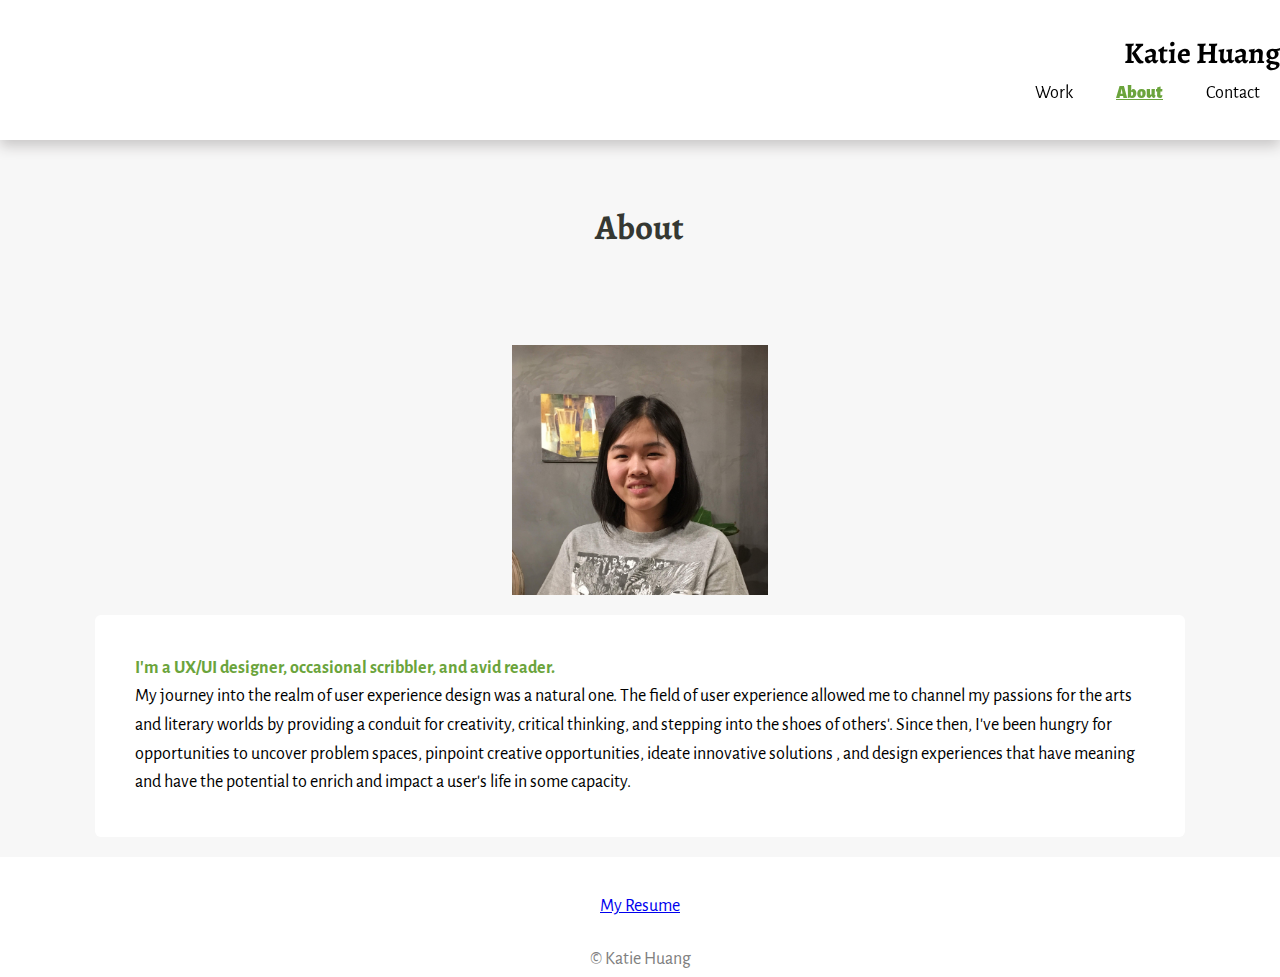
==== about.html @ 773d65ff "Add files via upload" ====
<!DOCTYPE html>
<html lang="en">
  <head>
    <meta charset="utf-8">
    <meta name="viewport" content="width=device-width, initial-scale=1.0">
    <link rel="stylesheet" type="text/css" href="css/html5reset.css">
    <link rel="stylesheet" type="text/css" href="css/style.css">
    <link href="https://fonts.googleapis.com/css2?family=Alegreya:wght@400;500&display=swap" rel="stylesheet">
    <link href="https://fonts.googleapis.com/css2?family=Alegreya+Sans:wght@300;400;500&display=swap" rel="stylesheet">
    <title>About</title>
  </head>
  <body>
    <a class="skip" href="#skip">Skip to Main Content</a>
    <header> 
      
      <nav>
        <div class="logo"><a href="index.html">Katie Huang</a></div> 
        <ul class="nav_links">
          <li><a href="index.html">Work</a></li>
          <li class="current"><a href="about.html">About</a></li> 
          <li><a href="contact.html">Contact</a></li> 
        </ul>
      </nav>
    </header>
    
    <main class="about" id="skip" tabindex="0">
      
      <div class="intro">
      <h1>About</h1>
     </div>

     <div class="profile-image">
      <img src="images/profile.jpg" alt="A picture of me" height="250"> 
     </div>
     
    
      <div class="profile-text">
        <h3 id="highlight"> I'm a UX/UI designer, occasional scribbler, and avid reader. </h3>

        <p>
            My journey into the realm of user experience design was a natural one. 
            The field of user experience allowed me to channel my passions for the arts and literary worlds by providing a conduit for creativity, critical thinking, and stepping into the shoes of others'.
            Since then, I've been hungry for opportunities to uncover problem spaces, pinpoint creative opportunities,  ideate innovative solutions , and design experiences that have meaning and have the potential to enrich and impact a user's life in some capacity.</p>
    </div>
    

    


  </main>
  <footer>
    <a href="KatieHuang-resume.pdf"> My Resume </a>
    <p>
      &copy; Katie Huang</p>
  </footer>
  </body>
</html>
---- css/style.css ----
html{
    scroll-behavior: smooth;
}

body{
  background-color: #ffffff;
  font-size: 18px;
  margin: 0;
  padding: 0;
  color: #000000;
  font-family: 'Alegreya Sans', sans-serif;
}

h1{
  font-size: 35px;
  line-height: 1;
  padding: 50px 0;
  text-align: left;
  font-family:'Alegreya', serif;
  color: #353832;
  
}

p{
  line-height: 1.6;
  
}
h2{
  font-size: 32px;
  line-height: 1.5;
  color: #6ba43c;
}
h3 {
  line-height: 1.5;
}

/*navigation bar */
header{
  height: 110px;
  width:100%;
  filter: drop-shadow(0 6px 7px rgb(199, 197, 197));
  position: sticky; 
  top: 0;

  
}
.logo{
  font-size: 30px;
  font-weight: bold;
  font-family:'Alegreya', serif;

}
nav li{
  display:inline;
  padding-right:20px;
  padding-left: 20px;
  padding-top: 60px;
}

nav ul{
  padding-inline-start: 0px;
}
nav a{
  color: black;
  text-decoration: none; 

}

.nav_links{
margin:0px
 }
nav{
  width:100%;
  height: 80px;
  display: flex;
  flex-direction: column;
  justify-content: space-around;
  align-content: center;
  background-color: #ffffff;
  padding: 25px 0; 
  text-align: center;
 
}

.current a{
  color: #6ba43c;
  font-weight: 900;
  text-decoration: underline;
  
}

/*Write selector/rule property to add an underline when
links in the navigation are in the hover or focus state.*/
nav a:hover, nav a:focus{
  text-decoration: underline;
}

.skip {
  background: white;
  left: 0;
  padding: 6px;
  -webkit-transition: top 1s ease-out;
  transition: top 1s ease-out;
  z-index: 1;
  position: absolute;
  top: -40px;
}


a.skip:focus{
  top:20px;
  color: grey;
  text-decoration-style: solid;
}



/*Write selector/rule property to style all elements when in focus*/
*:focus {
  border: 2px solid;
}

/*footer*/
footer{
  background-color: white;
  color: grey;
  padding-top: 40px;
  text-align: center;
  height: 80px;
}

footer p{
  margin: 30px;
}


/*arrow animation*/
@-webkit-keyframes arrow_bounce{
  /*Your code here.*/
  from { transform: translate3d(0, -10px, 0);} 
  to { transform: translate3d(0, 20px, 0);}


}
@keyframes arrow_bounce{
  from { transform: translate3d(0, -10px, 0);} 
  to { transform: translate3d(0, 20px, 0);}
}

.arrow{
  display: inline;
  padding-left: 10px;
  animation: arrow_bounce 0.7s; 
  animation-direction: alternate; 
  animation-iteration-count: infinite; 
}

/*arrow media query reduced motion*/

@media screen and (prefers-reduced-motion: reduce) {
  *{
    -webkit-animation: none !important;
    -moz-animation: none !important;
    -o-animation: none !important;
    -ms-animation: none !important;
    animation: none !important;
  }
}



/*main content of page - grid layout*/

main { 
  display: grid;
  grid-template-columns: 1fr 15fr 1fr;
  grid-auto-rows: auto;
  background-color: #fcf4e3;
  background-color: #f5f6fa;
  background-color: #f1f0ee;
  background-color: #f7f7f7;
}


.intro {
  display: grid;
  min-height: auto;
  margin: 50px 0px;
  justify-content: center;
  grid-column: 2 / span 1;
  grid-row: 1 / span 1;
 
  
}
#highlight{
  color: #6ba43c;
}



/* Work page */
.work-container{
  grid-column: 1 / -1; 
  display: flex;
  flex-wrap: wrap;
  justify-content: center;
  align-items: center;
  color: white;
  position: relative;
  
}

.work-container img{
  width: 100%;
  height: 500px;
  object-fit: cover;
  position: relative;
  
}

/*
.work-image:hover{
  background: black;
}
*/

.work-image{
  position: relative; 
}

.work-image img{
  display: block;

}

.overlay {
  position: absolute;
  top: 0;
  bottom: 0;
  left: 0;
  right: 0;
  height: 100%;
  width: 100%;
  opacity: 0;
  transition: .5s ease;
  background-color: black;
}

.work-image:hover .overlay {
  opacity: 0.8;
}
.text {
  color: white;
  font-size: 20px;
  position: absolute;
  top: 50%;
  left: 50%;
  -webkit-transform: translate(-50%, -50%);
  -ms-transform: translate(-50%, -50%);
  transform: translate(-50%, -50%);
  text-align: center;
}








/* about page */

.profile-text{
  grid-column: 2 / span 1;
  grid-row: 3 / span 1;
  padding: 40px;
  margin: 20px;
  border-radius: 6px;
  background-color: white;
}


.profile-image{
  grid-column: 2 / span 1;
  grid-row: 2 / span 1;
  display: grid;
  grid-template-columns: 1fr auto 1fr;

}
.profile-image img{
  grid-column: 2 / span 1;
}





.text-block{
background-color: rgba(255, 255, 255, .8);
  border: 10px solid black;
  padding: 30px;
  /*Your code here:*/
  margin: auto;
  vertical-align: middle;

  
}

/*project page*/
.project-image{
  grid-column: 2; 
  padding-bottom: 50px;
  
}
figcaption{
  color: grey;
  opacity: 0.8;
  grid-column: 2 / span 1;
  margin-top: 10px;
  text-align: center;
}
.project-text{
  grid-column: 2;
  margin-bottom: 80px;
}

.project-text-half {
  grid-column: 2;
  margin-bottom: 80px;
}
.project-image-half{
  grid-column: 2;; 
  padding-bottom: 50px;
}


.page-nav{
  grid-column: 2;
  display: grid;
  grid-template-columns: 3fr 1fr 3fr;
  

}
.back {
  grid-column: 1;
  font-size: 20px;
  text-decoration: none;
  color: #6ba43c;
}


.next {
  grid-column: 3;
  text-align: right;
  font-size: 20px;
  text-decoration: none;
  color: #6ba43c;
}

.gallery{
  grid-column: 2;
  text-align: center;
}

.next-arrow{
  margin-left: 15px;
  margin-right: 15px;
  
}

/*contact form */
fieldset{
  border: none;
}
/*whenever you click on a textbox, you want to visually indicate that it is in focus*/
form{
  grid-column: 2;
}

input:focus{
  border: 2px solid #6ba43c;

}


label{
  display: inline-block;
  margin-right:10px;
  /*width:15%;*/
}
input {
  width: 100%;
  padding: 12px 20px;
  border-radius: 5px;
  margin: 8px 0 40px;
  display: inline-block;
  border: 1px solid #ccc;
  box-sizing: border-box;
}
span{
  margin-left:20%;
  font-family: italic;
  font-weight: bold;
}

textarea{
  width: 100%;
  height: 20vh;
  padding: 12px 20px;
  margin: 8px 0;
  border-radius: 5px;
  display: inline-block;
  border: 1px solid #ccc;
  box-sizing: border-box;
}


input[type=checkbox]{
    display:inline;
    width:inherit;
}

input[type=submit] {
  background-color: #6ba43c;
  border-radius: 5px;
  color: white;
  padding: 14px 20px;
  margin: 8px 0;
  border: none;
  cursor: pointer;
  width: 100%;
}

input[type=submit]:hover {
  opacity: 0.8;
}

















@media all and (min-width: 800px){
  nav{
    padding: 30px 0px;
    /*Your code here:*/
    text-align:right;
    vertical-align: middle;

  }

  .container{
    /*Your code here:*/
    grid-template-columns: 50px auto 500px auto 50px;
    grid-template-rows: 400px 400px 400px 400px 400px;
  }

  .about, .clients, .method-image, .contact-image{
    /*Your code here:*/
    grid-column: 3 / span 2;
  }

  .about-image, .clients-image, .method, .contact{
    /*Your code here:*/
    grid-column: 2 / span 2;
  }
}

/*You do not need to modify any code below this line.
It is included for accessibility to turn off animations
and movement for people who have modified their 
preferences to reduce motion.*/

@media screen and (prefers-reduced-motion: reduce){
  html{
      scroll-behavior: auto; /* Removes scroll animation */
  }

  .skip a{
    -webkit-transition: none; /* sets to default setting */
    transition: none;        /* sets to default setting */
   }

  /*Turn off parallax*/
  header{
    background-attachment: initial;
  }
}
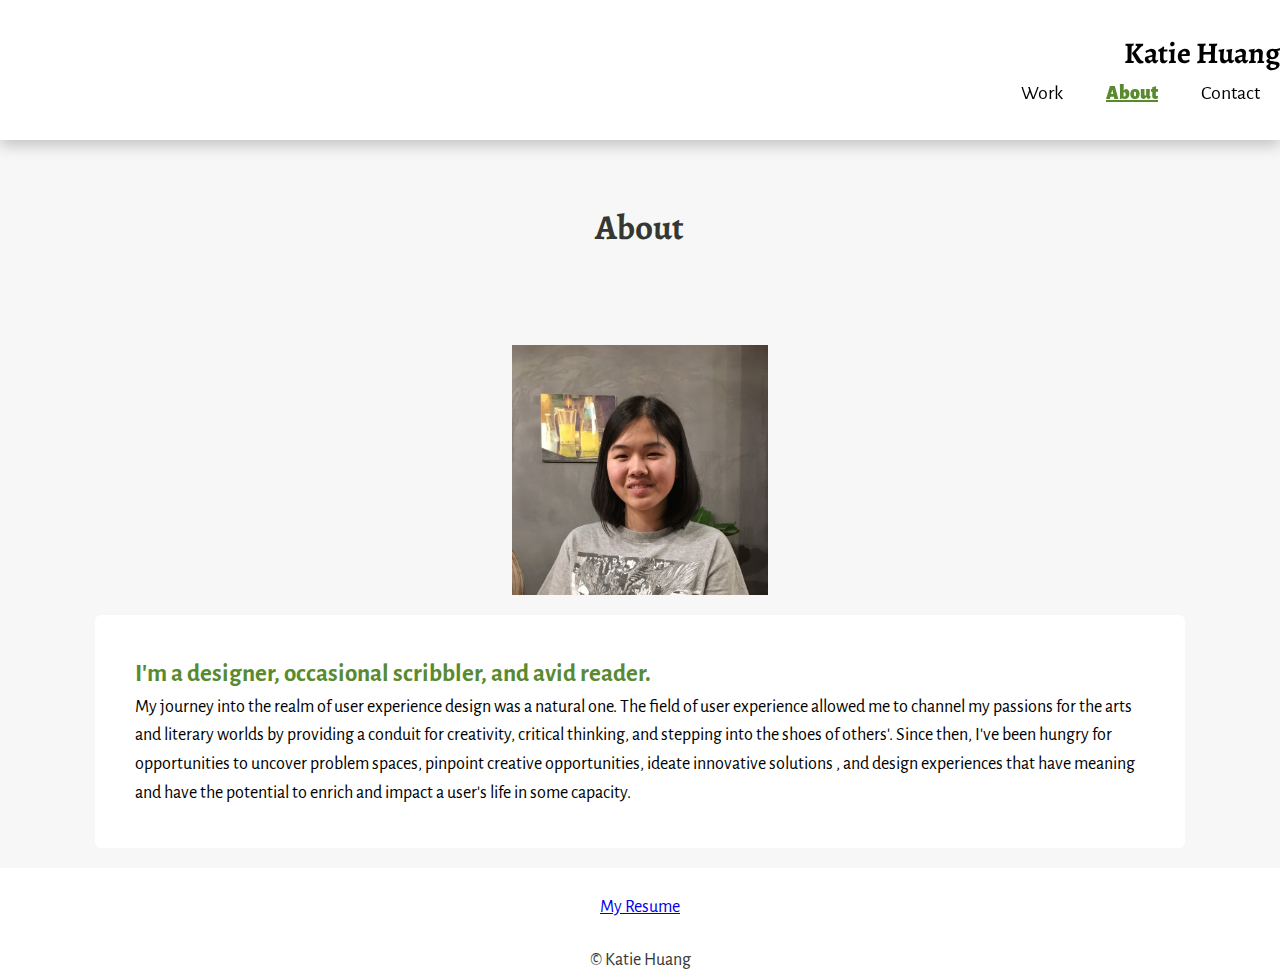
==== commit 8d958642: "fixed validation errors" ====
--- a/about.html
+++ b/about.html
@@ -35,7 +35,7 @@
      
     
       <div class="profile-text">
-        <h3 id="highlight"> I'm a UX/UI designer, occasional scribbler, and avid reader. </h3>
+        <h2 id="highlight-bigger"> I'm a designer, occasional scribbler, and avid reader. </h2>
 
         <p>
             My journey into the realm of user experience design was a natural one. 
--- a/css/style.css
+++ b/css/style.css
@@ -29,6 +29,8 @@
   font-size: 32px;
   line-height: 1.5;
   color: #6ba43c;
+  color: #609435;
+  color: #598a30;
 }
 h3 {
   line-height: 1.5;
@@ -52,6 +54,7 @@
 }
 nav li{
   display:inline;
+  font-size: 20px;
   padding-right:20px;
   padding-left: 20px;
   padding-top: 60px;
@@ -84,6 +87,8 @@
 
 .current a{
   color: #6ba43c;
+  color: #609435;
+  color: #598a30;
   font-weight: 900;
   text-decoration: underline;
   
@@ -123,8 +128,8 @@
 /*footer*/
 footer{
   background-color: white;
-  color: grey;
-  padding-top: 40px;
+  color: #353832;
+  padding-top: 30px;
   text-align: center;
   height: 80px;
 }
@@ -194,6 +199,14 @@
 }
 #highlight{
   color: #6ba43c;
+  color: #609435;
+  color: #598a30;
+  
+
+}
+#highlight-bigger{
+  font-size: 25px;
+  color: #598a30;
 }
 
 
@@ -313,7 +326,7 @@
   
 }
 figcaption{
-  color: grey;
+  color: #353832;
   opacity: 0.8;
   grid-column: 2 / span 1;
   margin-top: 10px;
@@ -344,17 +357,23 @@
 .back {
   grid-column: 1;
   font-size: 20px;
+  font-weight: bold;
   text-decoration: none;
   color: #6ba43c;
+  color: #609435;
+  color: #598a30;
 }
 
 
 .next {
   grid-column: 3;
+  font-weight: bold;
   text-align: right;
   font-size: 20px;
   text-decoration: none;
   color: #6ba43c;
+  color: #609435;
+  color: #598a30;
 }
 
 .gallery{
@@ -378,7 +397,9 @@
 }
 
 input:focus{
-  border: 2px solid #6ba43c;
+  border: 2px solid #598a30;
+  
+  
 
 }
 
@@ -421,9 +442,13 @@
 }
 
 input[type=submit] {
-  background-color: #6ba43c;
+  background-color: #598a30;
   border-radius: 5px;
+  font-size: 22px;
+  font-weight: bold;
   color: white;
+
+  
   padding: 14px 20px;
   margin: 8px 0;
   border: none;
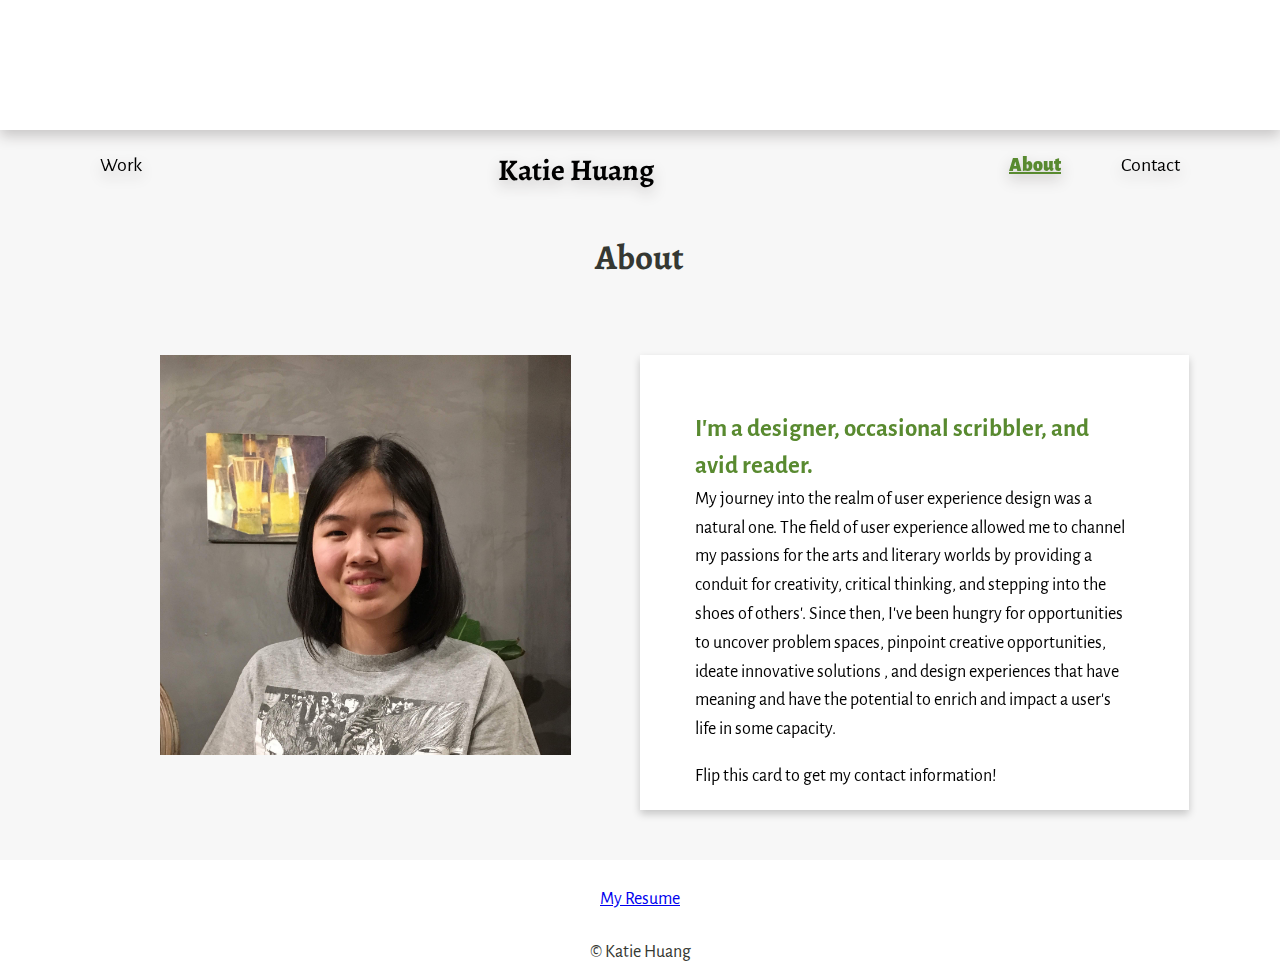
==== commit b18bf5dc: "new upload" ====
--- a/about.html
+++ b/about.html
@@ -1,6 +1,15 @@
 <!DOCTYPE html>
 <html lang="en">
   <head>
+      <!-- Global site tag (gtag.js) - Google Analytics -->
+    <script async src="https://www.googletagmanager.com/gtag/js?id=G-Z7BL10X7T8"></script>
+    <script>
+      window.dataLayer = window.dataLayer || [];
+      function gtag(){dataLayer.push(arguments);}
+      gtag('js', new Date());
+
+      gtag('config', 'G-Z7BL10X7T8');
+    </script>
     <meta charset="utf-8">
     <meta name="viewport" content="width=device-width, initial-scale=1.0">
     <link rel="stylesheet" type="text/css" href="css/html5reset.css">
@@ -14,34 +23,49 @@
     <header> 
       
       <nav>
-        <div class="logo"><a href="index.html">Katie Huang</a></div> 
+        
         <ul class="nav_links">
-          <li><a href="index.html">Work</a></li>
-          <li class="current"><a href="about.html">About</a></li> 
-          <li><a href="contact.html">Contact</a></li> 
+          <div class="logo"><a href="index.html">Katie Huang</a></div> 
+          <li id="work"><a href="index.html">Work</a></li>
+          <li class="current" id="about"><a href="about.html">About</a></li> 
+          <li id="contact"><a href="contact.html">Contact</a></li> 
         </ul>
       </nav>
     </header>
     
-    <main class="about" id="skip" tabindex="0">
+    <main class="about">
       
       <div class="intro">
       <h1>About</h1>
      </div>
 
      <div class="profile-image">
-      <img src="images/profile.jpg" alt="A picture of me" height="250"> 
+      <img src="images/profile.jpg" alt="A picture of me" > 
      </div>
      
-    
-      <div class="profile-text">
-        <h2 id="highlight-bigger"> I'm a designer, occasional scribbler, and avid reader. </h2>
+    <div class="flip-card"  id="skip" tabindex="0">
+      <div class="flip-card-inner">
+        <div class="profile-text">
+          <h2 id="highlight-bigger"> I'm a designer, occasional scribbler, and avid reader. </h2>
+          <p>
+              My journey into the realm of user experience design was a natural one. 
+              The field of user experience allowed me to channel my passions for the arts and literary worlds by providing a conduit for creativity, critical thinking, and stepping into the shoes of others'.
+              Since then, I've been hungry for opportunities to uncover problem spaces, pinpoint creative opportunities,  
+              ideate innovative solutions , and design experiences that have meaning and have the potential to enrich and impact a user's life in some capacity.
 
-        <p>
-            My journey into the realm of user experience design was a natural one. 
-            The field of user experience allowed me to channel my passions for the arts and literary worlds by providing a conduit for creativity, critical thinking, and stepping into the shoes of others'.
-            Since then, I've been hungry for opportunities to uncover problem spaces, pinpoint creative opportunities,  ideate innovative solutions , and design experiences that have meaning and have the potential to enrich and impact a user's life in some capacity.</p>
+            </p>
+            <br>
+            <p> Flip this card to get my contact information!</p>
+            
+        </div>
+        <div class = "flip-card-back">
+          <h2 id="highlight-bigger"> Email: huangka@umich.edu</h2>
+          
+        </div>
+        
+      </div>
     </div>
+      
     
 
     
--- a/css/style.css
+++ b/css/style.css
@@ -9,16 +9,20 @@
   padding: 0;
   color: #000000;
   font-family: 'Alegreya Sans', sans-serif;
+  
 }
 
 h1{
   font-size: 35px;
   line-height: 1;
-  padding: 50px 0;
+  padding: 30px 0;
   text-align: left;
   font-family:'Alegreya', serif;
   color: #353832;
   
+}
+main {
+  padding-bottom: 50px;
 }
 
 p{
@@ -50,6 +54,7 @@
   font-size: 30px;
   font-weight: bold;
   font-family:'Alegreya', serif;
+  padding-bottom: 15px;
 
 }
 nav li{
@@ -69,9 +74,7 @@
 
 }
 
-.nav_links{
-margin:0px
- }
+
 nav{
   width:100%;
   height: 80px;
@@ -86,8 +89,6 @@
 }
 
 .current a{
-  color: #6ba43c;
-  color: #609435;
   color: #598a30;
   font-weight: 900;
   text-decoration: underline;
@@ -179,11 +180,12 @@
 main { 
   display: grid;
   grid-template-columns: 1fr 15fr 1fr;
-  grid-auto-rows: auto;
+  grid-auto-rows: auto auto auto auto;
   background-color: #fcf4e3;
   background-color: #f5f6fa;
   background-color: #f1f0ee;
   background-color: #f7f7f7;
+  
 }
 
 
@@ -195,8 +197,9 @@
   grid-column: 2 / span 1;
   grid-row: 1 / span 1;
  
-  
-}
+}
+
+
 #highlight{
   color: #6ba43c;
   color: #609435;
@@ -212,6 +215,10 @@
 
 
 /* Work page */
+#hand {
+  height: 9%;
+  width: 9%;
+}
 .work-container{
   grid-column: 1 / -1; 
   display: flex;
@@ -219,7 +226,7 @@
   justify-content: center;
   align-items: center;
   color: white;
-  position: relative;
+
   
 }
 
@@ -231,11 +238,6 @@
   
 }
 
-/*
-.work-image:hover{
-  background: black;
-}
-*/
 
 .work-image{
   position: relative; 
@@ -283,14 +285,6 @@
 
 /* about page */
 
-.profile-text{
-  grid-column: 2 / span 1;
-  grid-row: 3 / span 1;
-  padding: 40px;
-  margin: 20px;
-  border-radius: 6px;
-  background-color: white;
-}
 
 
 .profile-image{
@@ -302,9 +296,69 @@
 }
 .profile-image img{
   grid-column: 2 / span 1;
-}
-
-
+  height: 280px;
+}
+
+.flip-card {
+  margin-top: 40px;
+  grid-column: 2 / span 1;
+  background-color: white;
+  width: 100%;
+  height: auto;
+
+}
+
+.profile-text{
+  /* grid-column: 2 / span 1;
+  grid-row: 3 / span 1; */
+  padding: 10%;
+  border-radius: 6px;
+  
+}
+
+
+.flip-card-inner {
+  position: relative;
+  width: 100%;
+  height: auto;
+  transition: transform 0.6s;
+  transform-style: preserve-3d;
+  box-shadow: 0 4px 8px 0 rgba(0,0,0,0.2);
+
+}
+
+.flip-card:hover .flip-card-inner {
+  transform: rotateY(180deg);
+}
+
+.flip-card:focus .flip-card-inner {
+  transform: rotateY(180deg);
+}
+
+
+.profile-text, .flip-card-back {
+  position: absolute;
+  -webkit-backface-visibility: hidden;
+  backface-visibility: hidden;
+
+}
+
+.flip-card-front {
+  background-color: white;
+}
+
+
+.flip-card-back {
+  position: relative;
+  
+  transform: rotateY(180deg);
+}
+.flip-card-back h2{
+  padding: 5%;
+  width: 100%;
+  height: 800px;
+  
+}
 
 
 
@@ -320,8 +374,34 @@
 }
 
 /*project page*/
+
+#project-intro{
+  background-attachment: fixed; /* Parallax effect */     
+  background-position: center;  /* Parallax effect */
+  background-repeat: no-repeat; /* Parallax effect */
+  background-size: cover;       /* Parallax effect */
+  color: black;
+  height: 300px;                
+
+
+
+  /*Set background-image to header.jpg */
+  background-image: url("/images/poster.png");
+  /*filter: brightness(30%);*/
+ 
+  opacity: 0.2;
+  grid-column: 1 / -1;  /*Can you explain what this does?*/
+  grid-row: 1 / auto;   /*Can you rewrite it?*/
+}
+#text-overlay-intro{
+  color: black;
+  grid-column: 2 / span 2;
+  grid-row: 1 / auto; 
+  margin: auto;
+}
+
 .project-image{
-  grid-column: 2; 
+  grid-column: 2 / span 1; 
   padding-bottom: 50px;
   
 }
@@ -337,44 +417,35 @@
   margin-bottom: 80px;
 }
 
-.project-text-half {
+.project-text-left {
   grid-column: 2;
   margin-bottom: 80px;
-}
-.project-image-half{
-  grid-column: 2;; 
+  padding-right: 30px;
+}
+
+.project-image-left, .project-image-right{
+  grid-column: 2; 
   padding-bottom: 50px;
+  margin: auto;
+  
+  
 }
 
 
 .page-nav{
   grid-column: 2;
-  display: grid;
-  grid-template-columns: 3fr 1fr 3fr;
-  
-
-}
-.back {
-  grid-column: 1;
+}
+
+.back, .next{
+  text-align: center;
   font-size: 20px;
   font-weight: bold;
   text-decoration: none;
-  color: #6ba43c;
-  color: #609435;
   color: #598a30;
-}
-
-
-.next {
-  grid-column: 3;
-  font-weight: bold;
-  text-align: right;
-  font-size: 20px;
-  text-decoration: none;
-  color: #6ba43c;
-  color: #609435;
-  color: #598a30;
-}
+  padding-top: 10px;
+
+}
+
 
 .gallery{
   grid-column: 2;
@@ -388,9 +459,13 @@
 }
 
 /*contact form */
+.form-container{
+  grid-column: 2 / span 1;
+}
 fieldset{
   border: none;
 }
+
 /*whenever you click on a textbox, you want to visually indicate that it is in focus*/
 form{
   grid-column: 2;
@@ -463,42 +538,241 @@
 
 
 
-
-
-
-
-
-
-
-
-
-
-
-
-
-@media all and (min-width: 800px){
-  nav{
+@media all and (min-width: 700px){
+  
+  
+  /*work page */
+  #hand {
+    height: 6%;
+    width: 6%;
+  }
+
+  
+  .work-container img{
+    width: 310px;
+    height: 310px;
+    
+  }
+  .work-image {
+    display: inline;
+    margin: 10px;
+  
+  }
+
+  /*header/nav */
+
+  
+  .nav_links{
+    display: flex;
+    flex-direction: row;
+    justify-content: space-around;
+    align-content: center;
+  
+   }
+
+  
+  
+  .nav_links .logo{
+    padding: 30px 10px 10px;
+    
+  }
+
+  .nav_links li{
     padding: 30px 0px;
-    /*Your code here:*/
-    text-align:right;
-    vertical-align: middle;
-
-  }
-
-  .container{
-    /*Your code here:*/
-    grid-template-columns: 50px auto 500px auto 50px;
-    grid-template-rows: 400px 400px 400px 400px 400px;
-  }
-
-  .about, .clients, .method-image, .contact-image{
-    /*Your code here:*/
-    grid-column: 3 / span 2;
-  }
-
-  .about-image, .clients-image, .method, .contact{
-    /*Your code here:*/
-    grid-column: 2 / span 2;
+    
+  }
+  
+
+  /*about page */
+  .about {
+    grid-template-columns: 1fr 7fr 7fr 1fr;
+  }
+  
+  .about .intro{
+    grid-column: 2 / span 2;
+  }
+  .form-container {
+    grid-column: 2 / span 2;
+  }
+  
+  .flip-card {
+    grid-column: 2 / span 2;
+
+  }
+  .flip-card-back h2{
+    padding: 5%;
+    width: 100%;
+    height: 400px;
+  
+  }
+  
+  /* project page */
+  .project-text{
+    grid-column: 2 / span 2;
+  }
+
+  .project-image{
+    grid-column: 2 / span 2;
+  }
+  .page-nav{
+    grid-column: 2 / span 2;
+    
+  }
+  
+
+  .profile-image{
+    grid-column: 2 / span 2;
+  
+  }
+  .profile-image img{
+    height: 300px;
+  }
+
+  .project-image-left{
+    grid-column: 2; 
+    padding-bottom: 50px;
+    margin: auto;
+    
+  }
+
+  .project-image-right{
+    grid-column: 3; 
+    padding-bottom: 50px;
+    margin: auto;
+    
+  }
+}
+  
+
+ 
+
+
+
+
+
+
+@media all and (min-width: 1030px){
+  
+  .nav_links .logo{
+    order: 2;
+    margin: auto;
+    padding: 30px 0px 20px 30px;
+    padding-left: 0px;
+    
+  }
+  
+  #work{
+    order: 1;
+  }
+  #about{
+    order: 3;
+    
+  }
+  #contact{
+    order: 4;
+  }
+
+  .nav_links {
+    margin: 70px;
+  }
+
+  .nav_links li {
+    margin: 30px;
+  }
+  
+   
+  
+  
+  .about{
+    padding-top: 50px;
+  
+  }
+  #hand {
+    height: 5%;
+    width: 5%;
+  }
+  .profile-image{
+    grid-column: 2 / span 1;
+    grid-row: 2;
+  }
+  .profile-image img{
+    height: 400px;
+  }
+  
+  .work-container img{
+    width: 400px;
+    height: 400px;
+  }
+  #hello {
+    display: grid;
+    grid-template-columns: 1fr 5fr 1fr;
+  }
+  .intro h1 {
+    grid-column: 2 / span 1;
+  }
+  .intro p {
+    grid-column: 2 / span 1;
+  }
+  
+  .about{
+    grid-template-columns: 1fr 6fr 6fr 1fr;
+  }
+
+  .about .project-image {
+    grid-column: 2 / span 2;
+    width: 70%;
+    margin: auto;
+  }
+
+  .about .project-text {
+    grid-column: 2 / span 2;
+  }
+
+
+
+  .flip-card {
+    grid-column: 3 / span 1;
+    margin-top: 0px
+  
+  }
+  .flip-card-back h2{
+    padding: 5%;
+    width: 100%;
+    height: 400px;
+    
+  }
+
+  .project-text-left {
+    padding-top: 30%;
+    padding-left: 20%;
+  }
+  .project-text{
+    padding-left: 15%;
+    padding-right: 15%;
+  }
+ 
+
+  .project-image-left, .project-image-right{
+    width: 70%;
+    margin: auto;
+  }
+
+  .project-image-left{
+    padding-left: 20%;
+  }
+  #first-image-right, #second-image-right{
+    padding-left: 30%;
+  }
+
+  /* contact page */
+  .form-container{
+    grid-column: 3 / span 1;
+    padding-top: 80px;
+    
+  }
+ 
+  #contact-page-intro{
+    grid-column: 2 / span 1;
   }
 }
 
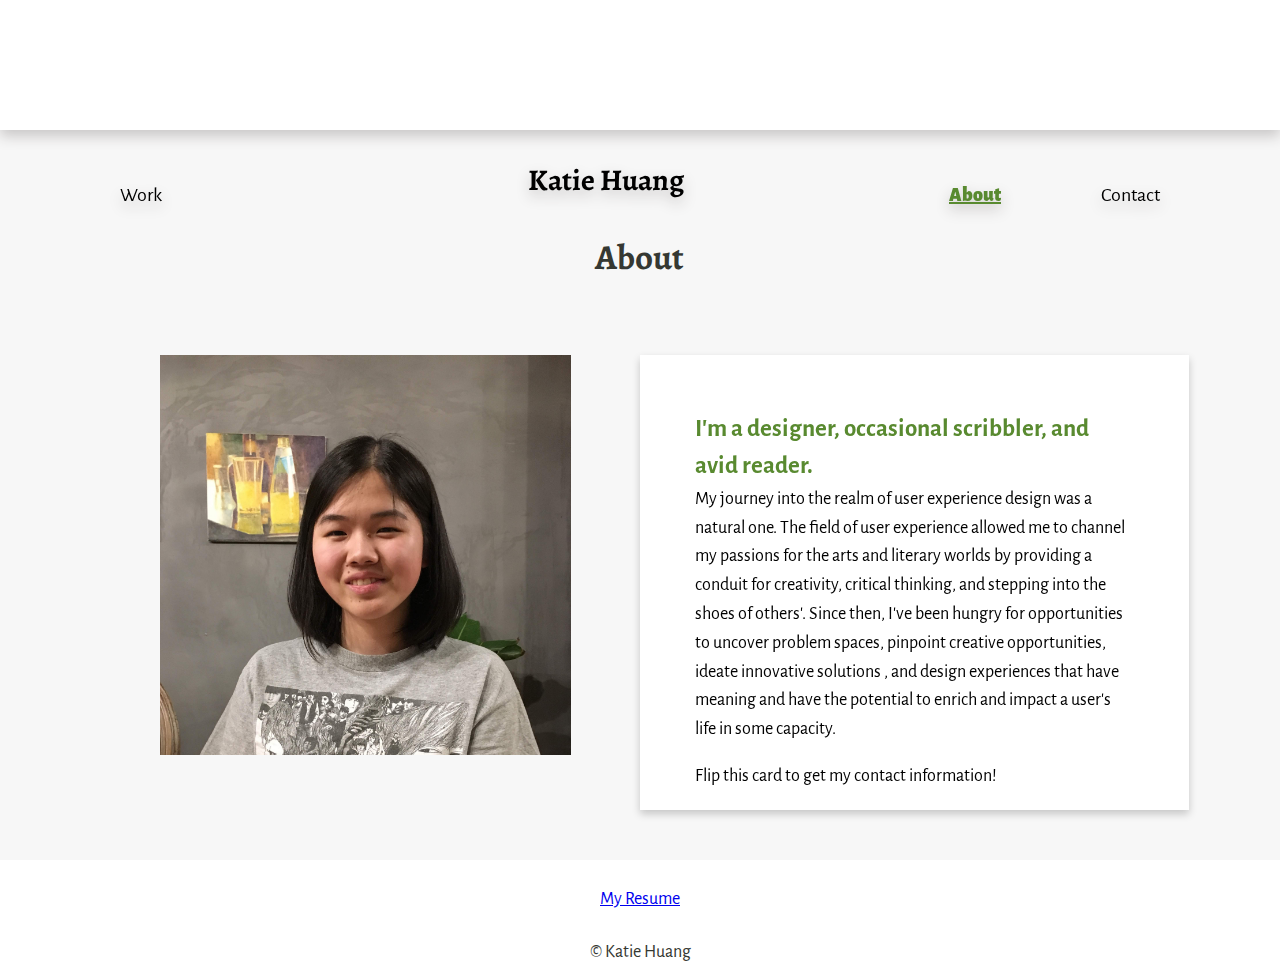
==== commit b7155172: "fixed stuff" ====
--- a/about.html
+++ b/about.html
@@ -25,7 +25,7 @@
       <nav>
         
         <ul class="nav_links">
-          <div class="logo"><a href="index.html">Katie Huang</a></div> 
+          <li class="logo"><a href="index.html">Katie Huang</a></li> 
           <li id="work"><a href="index.html">Work</a></li>
           <li class="current" id="about"><a href="about.html">About</a></li> 
           <li id="contact"><a href="contact.html">Contact</a></li> 
--- a/css/style.css
+++ b/css/style.css
@@ -50,14 +50,15 @@
 
   
 }
-.logo{
+.nav_links .logo{
   font-size: 30px;
   font-weight: bold;
   font-family:'Alegreya', serif;
   padding-bottom: 15px;
 
 }
-nav li{
+
+#about, #contact, #work{
   display:inline;
   font-size: 20px;
   padding-right:20px;
@@ -383,15 +384,13 @@
   color: black;
   height: 300px;                
 
-
-
   /*Set background-image to header.jpg */
   background-image: url("/images/poster.png");
   /*filter: brightness(30%);*/
  
   opacity: 0.2;
-  grid-column: 1 / -1;  /*Can you explain what this does?*/
-  grid-row: 1 / auto;   /*Can you rewrite it?*/
+  grid-column: 1 / -1;  
+  grid-row: 1 / auto;   
 }
 #text-overlay-intro{
   color: black;
@@ -656,8 +655,8 @@
   .nav_links .logo{
     order: 2;
     margin: auto;
-    padding: 30px 0px 20px 30px;
-    padding-left: 0px;
+    padding: 30px 0px 30px 100px;
+  
     
   }
   
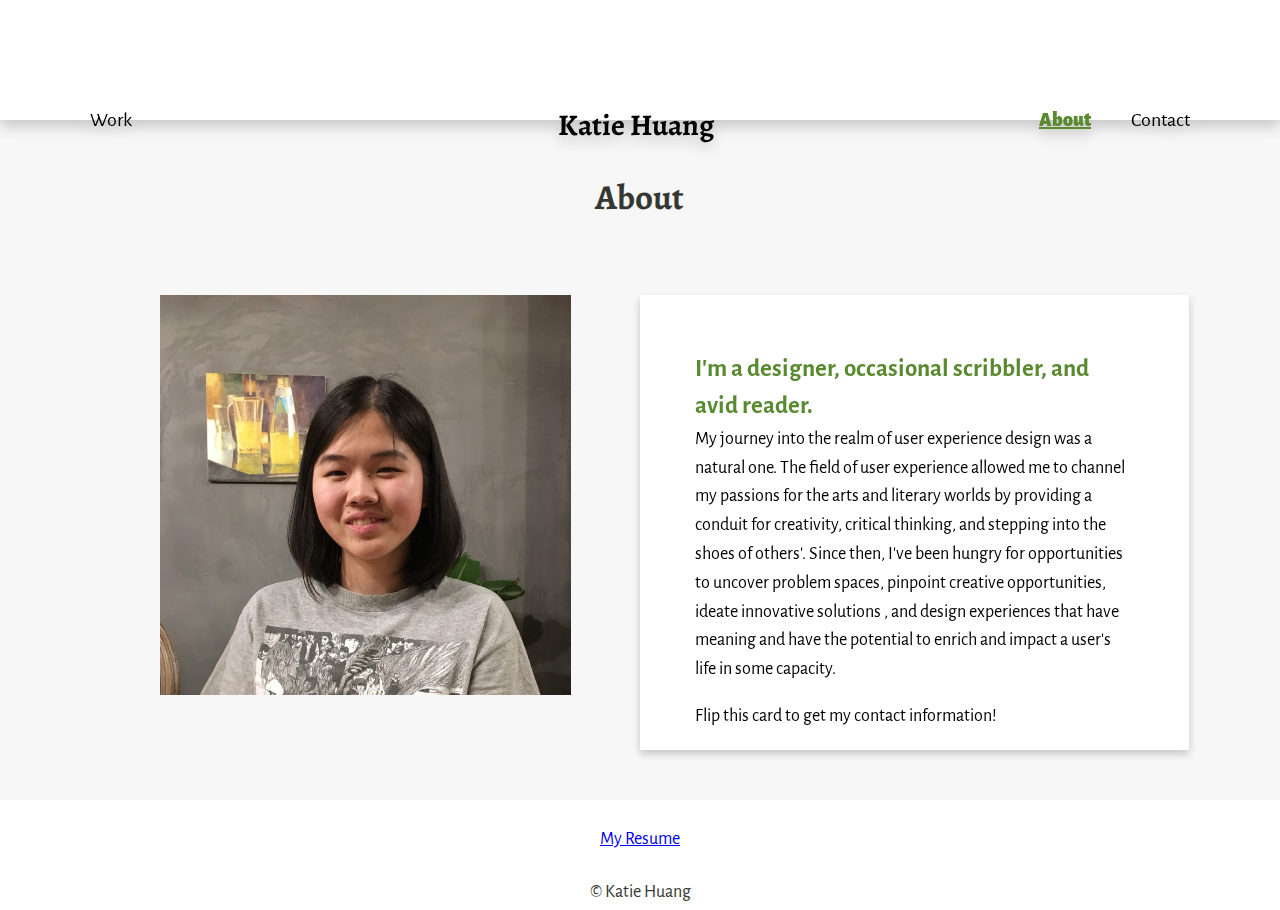
==== commit 0fe60f8a: "fixed stuff" ====
--- a/about.html
+++ b/about.html
@@ -39,11 +39,11 @@
       <h1>About</h1>
      </div>
 
-     <div class="profile-image">
+     <div class="profile-image" id="skip" tabindex="0">
       <img src="images/profile.jpg" alt="A picture of me" > 
      </div>
      
-    <div class="flip-card"  id="skip" tabindex="0">
+    <div class="flip-card" tabindex="0">
       <div class="flip-card-inner">
         <div class="profile-text">
           <h2 id="highlight-bigger"> I'm a designer, occasional scribbler, and avid reader. </h2>
--- a/css/style.css
+++ b/css/style.css
@@ -42,7 +42,7 @@
 
 /*navigation bar */
 header{
-  height: 110px;
+  height: 50px;
   width:100%;
   filter: drop-shadow(0 6px 7px rgb(199, 197, 197));
   position: sticky; 
@@ -55,6 +55,11 @@
   font-weight: bold;
   font-family:'Alegreya', serif;
   padding-bottom: 15px;
+  -webkit-padding-start: 0px;
+  -webkit-padding-before: 0px !important;
+  
+
+  
 
 }
 
@@ -63,7 +68,12 @@
   font-size: 20px;
   padding-right:20px;
   padding-left: 20px;
-  padding-top: 60px;
+  padding-top: 0px;
+ 
+  -webkit-padding-before: 0px !important;
+
+  -webkit-margin-before:0em !important;
+
 }
 
 nav ul{
@@ -72,19 +82,21 @@
 nav a{
   color: black;
   text-decoration: none; 
+  
 
 }
 
 
 nav{
   width:100%;
-  height: 80px;
+  height: 60px;
   display: flex;
   flex-direction: column;
   justify-content: space-around;
   align-content: center;
   background-color: #ffffff;
-  padding: 25px 0; 
+  padding-top: 40px; 
+  padding-bottom: 20px;
   text-align: center;
  
 }
@@ -310,13 +322,9 @@
 }
 
 .profile-text{
-  /* grid-column: 2 / span 1;
-  grid-row: 3 / span 1; */
   padding: 10%;
   border-radius: 6px;
-  
-}
-
+}
 
 .flip-card-inner {
   position: relative;
@@ -566,6 +574,7 @@
     flex-direction: row;
     justify-content: space-around;
     align-content: center;
+   
   
    }
 
@@ -573,13 +582,10 @@
   
   .nav_links .logo{
     padding: 30px 10px 10px;
+    -webkit-padding-before: 0px;
     
   }
 
-  .nav_links li{
-    padding: 30px 0px;
-    
-  }
   
 
   /*about page */
@@ -656,6 +662,9 @@
     order: 2;
     margin: auto;
     padding: 30px 0px 30px 100px;
+    -webkit-padding-before: 0px !important;
+
+    -webkit-margin-before:0em !important;
   
     
   }
@@ -675,9 +684,6 @@
     margin: 70px;
   }
 
-  .nav_links li {
-    margin: 30px;
-  }
   
    
   
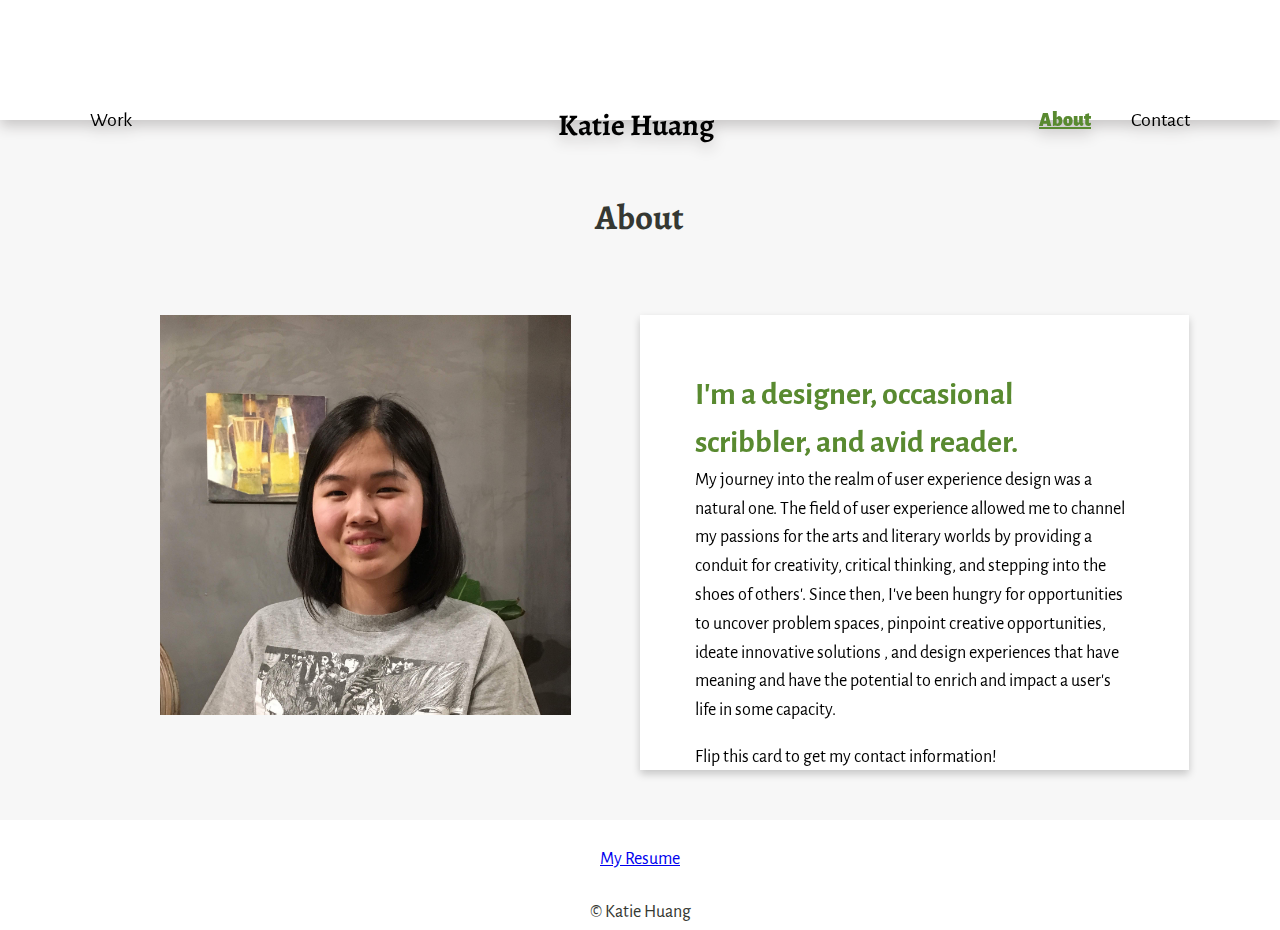
==== commit 9254185f: "fixes" ====
--- a/about.html
+++ b/about.html
@@ -59,7 +59,7 @@
             
         </div>
         <div class = "flip-card-back">
-          <h2 id="highlight-bigger"> Email: huangka@umich.edu</h2>
+          <h2 class="highlight-bigger"> Email: huangka@umich.edu</h2>
           
         </div>
         
--- a/css/style.css
+++ b/css/style.css
@@ -42,7 +42,7 @@
 
 /*navigation bar */
 header{
-  height: 50px;
+  height: 70px;
   width:100%;
   filter: drop-shadow(0 6px 7px rgb(199, 197, 197));
   position: sticky; 
@@ -220,7 +220,7 @@
   
 
 }
-#highlight-bigger{
+.highlight-bigger{
   font-size: 25px;
   color: #598a30;
 }
@@ -393,10 +393,10 @@
   height: 300px;                
 
   /*Set background-image to header.jpg */
-  background-image: url("/images/poster.png");
+  background-image: url("/images/flyer.png");
   /*filter: brightness(30%);*/
  
-  opacity: 0.2;
+  opacity: 0.15;
   grid-column: 1 / -1;  
   grid-row: 1 / auto;   
 }
